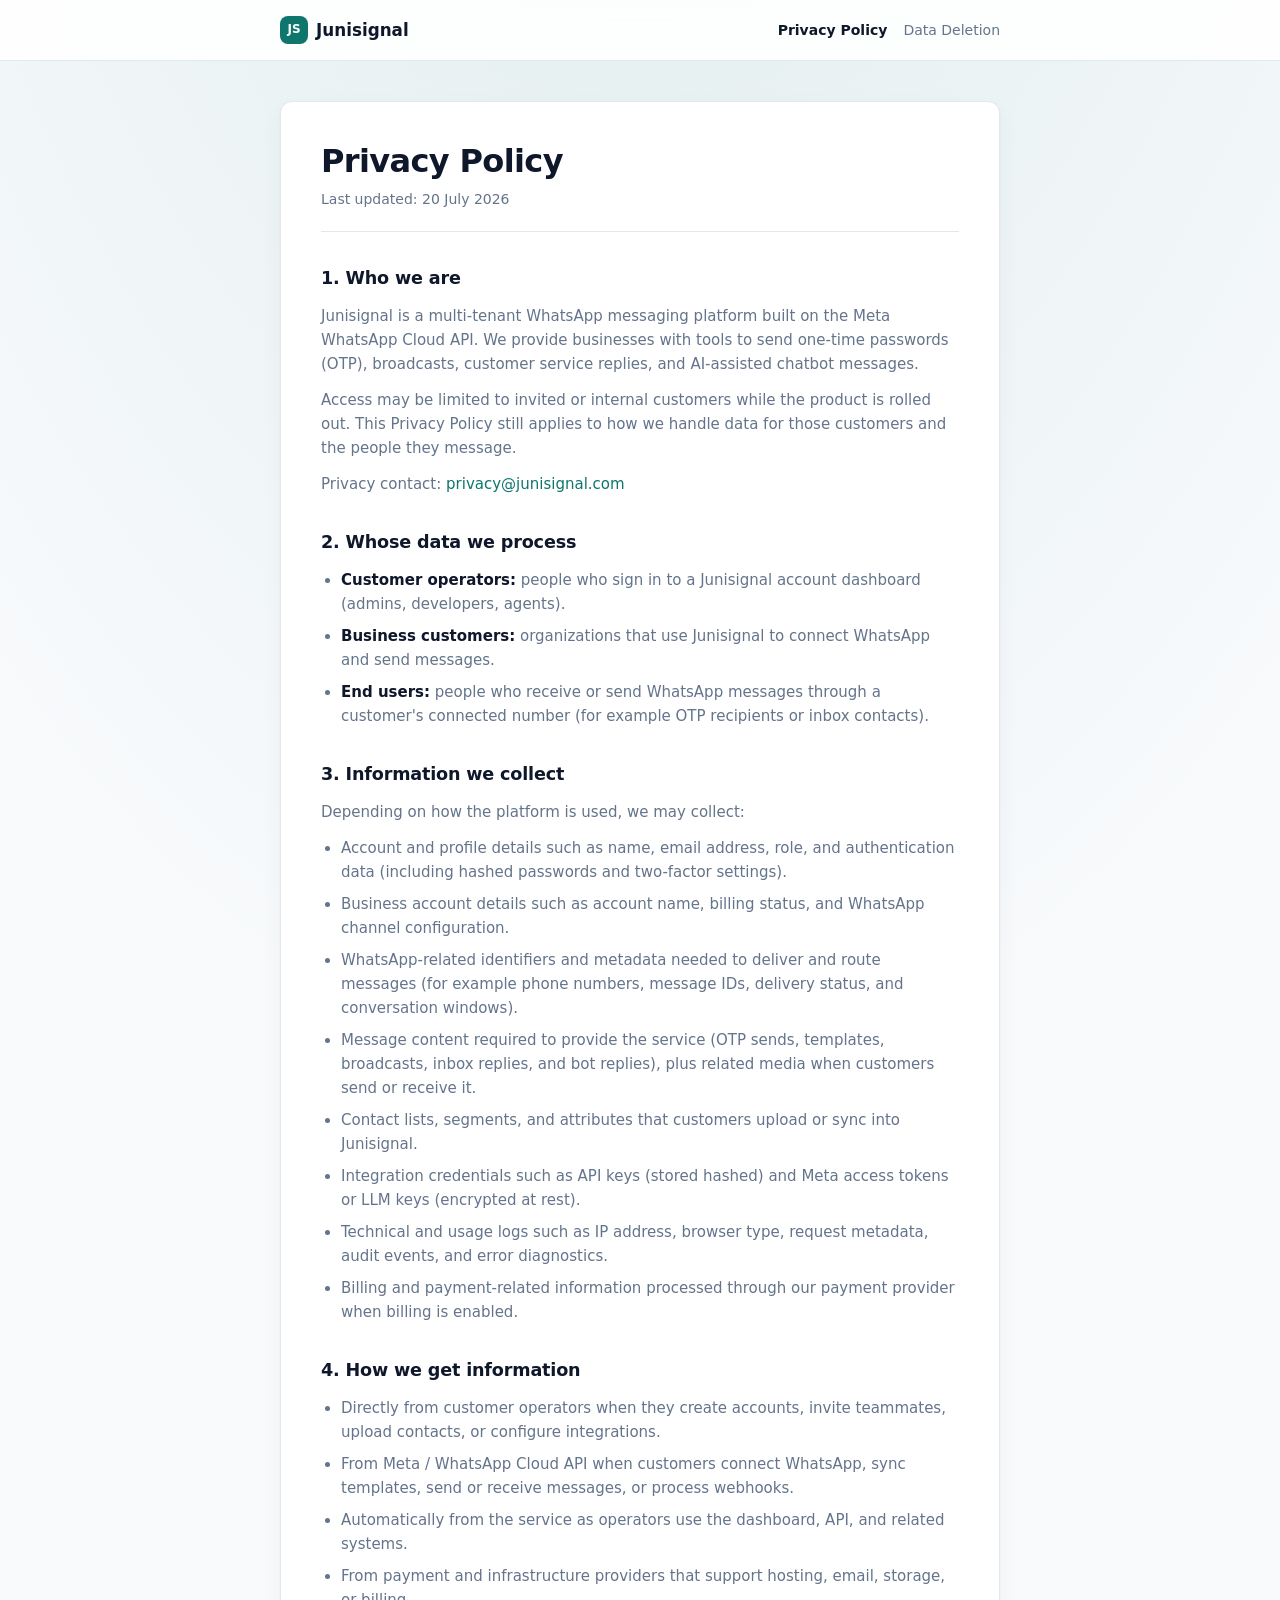
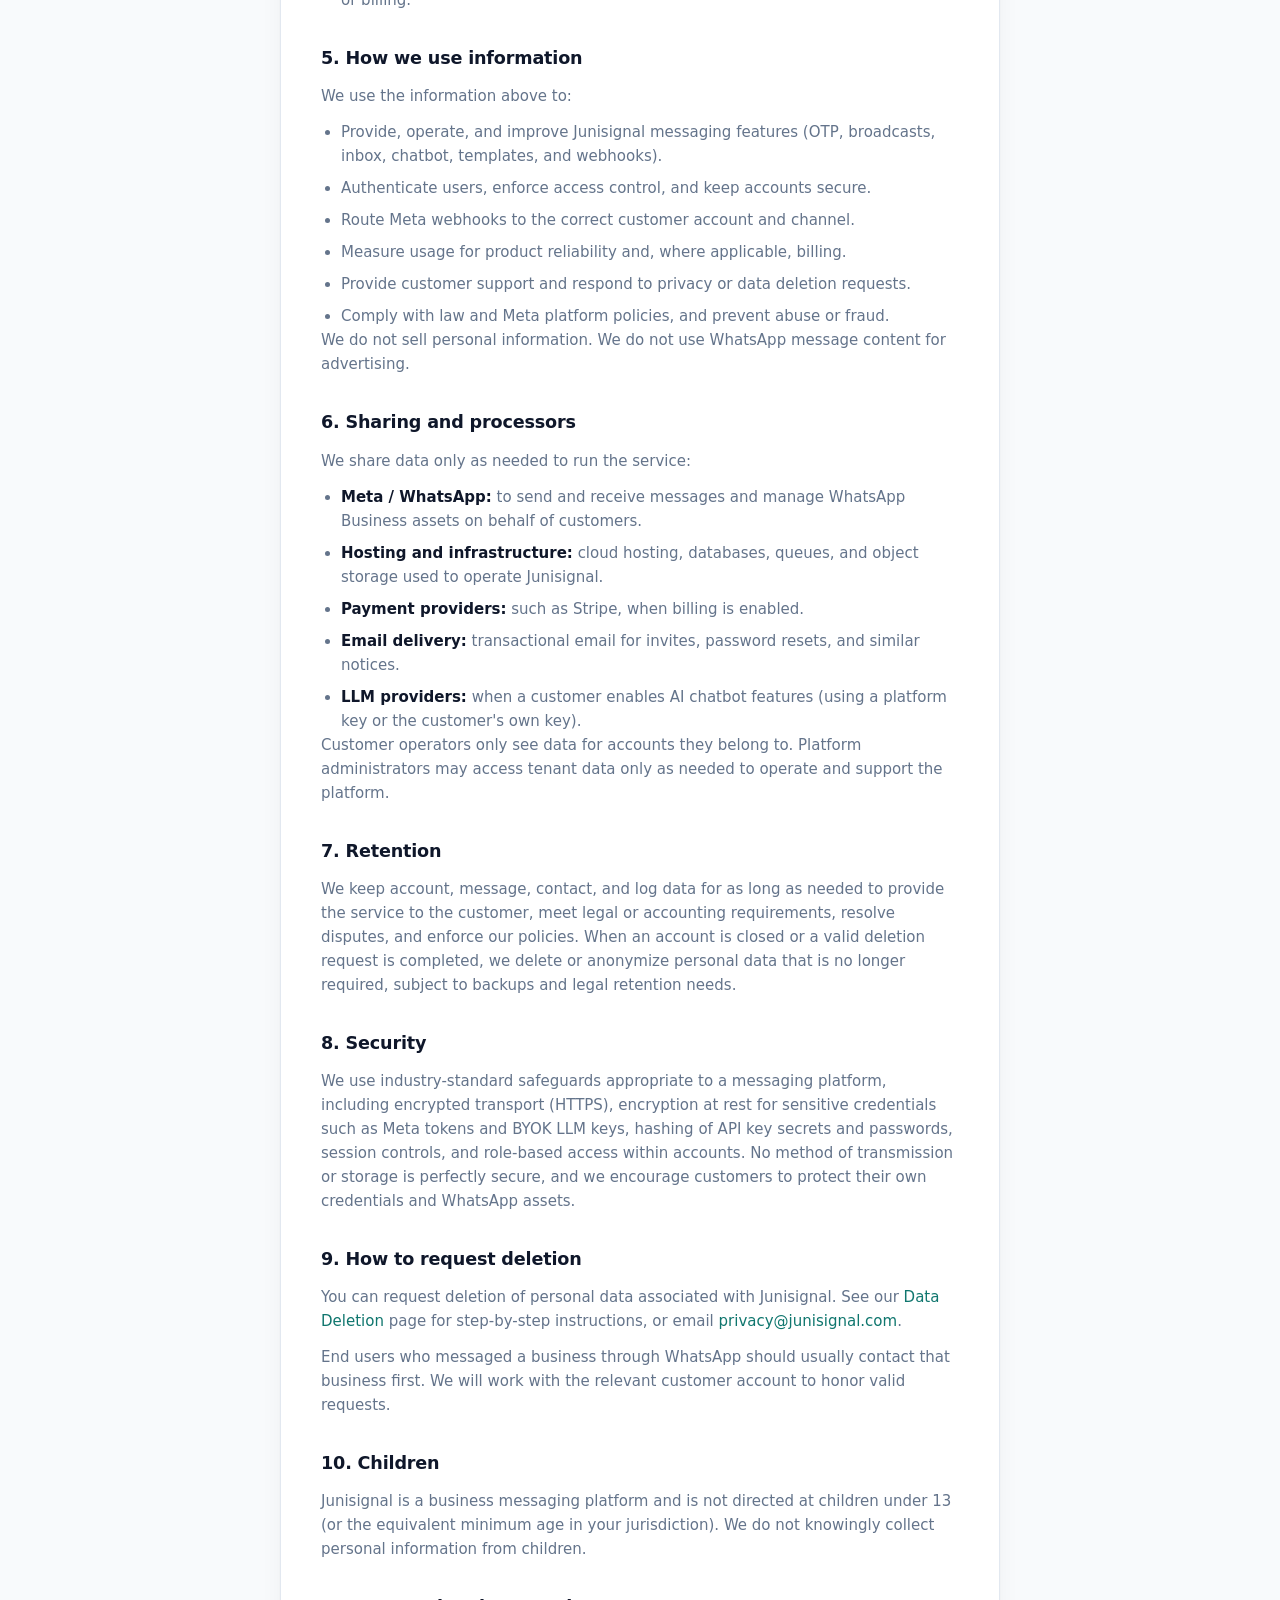
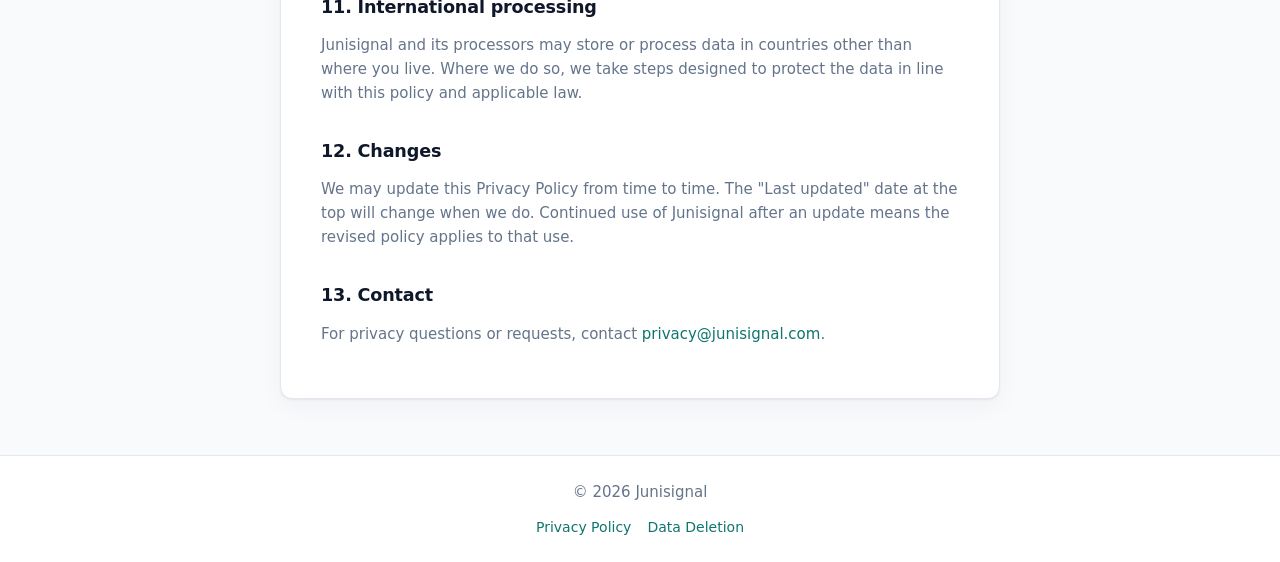
==== privacy/index.html @ ba773593 "Initial commit" ====
<!DOCTYPE html>
<html lang="en">
<head>
  <meta charset="UTF-8">
  <meta name="viewport" content="width=device-width, initial-scale=1.0">
  <title>Privacy Policy | Junisignal</title>
  <meta name="description" content="Junisignal Privacy Policy: how we collect, use, and protect personal data.">
  <link rel="stylesheet" href="../assets/styles.css">
</head>
<body>
  <header class="site-header">
    <div class="wrap header-inner">
      <a class="brand" href="../">
        <span class="brand-mark">JS</span>
        Junisignal
      </a>
      <nav>
        <a href="./" aria-current="page">Privacy Policy</a>
        <a href="../data-deletion/">Data Deletion</a>
      </nav>
    </div>
  </header>

  <main>
    <div class="wrap">
      <article class="card">
        <header>
          <h1>Privacy Policy</h1>
          <p class="meta">Last updated: 20 July 2026</p>
        </header>

        <section>
          <h2>1. Who we are</h2>
          <p>
            Junisignal is a multi-tenant WhatsApp messaging platform built on the Meta WhatsApp Cloud API.
            We provide businesses with tools to send one-time passwords (OTP), broadcasts, customer service replies, and AI-assisted chatbot messages.
          </p>
          <p>
            Access may be limited to invited or internal customers while the product is rolled out.
            This Privacy Policy still applies to how we handle data for those customers and the people they message.
          </p>
          <p>
            Privacy contact:
            <a href="mailto:privacy@junisignal.com">privacy@junisignal.com</a>
          </p>
        </section>

        <section>
          <h2>2. Whose data we process</h2>
          <ul>
            <li><strong>Customer operators:</strong> people who sign in to a Junisignal account dashboard (admins, developers, agents).</li>
            <li><strong>Business customers:</strong> organizations that use Junisignal to connect WhatsApp and send messages.</li>
            <li><strong>End users:</strong> people who receive or send WhatsApp messages through a customer's connected number (for example OTP recipients or inbox contacts).</li>
          </ul>
        </section>

        <section>
          <h2>3. Information we collect</h2>
          <p>Depending on how the platform is used, we may collect:</p>
          <ul>
            <li>Account and profile details such as name, email address, role, and authentication data (including hashed passwords and two-factor settings).</li>
            <li>Business account details such as account name, billing status, and WhatsApp channel configuration.</li>
            <li>WhatsApp-related identifiers and metadata needed to deliver and route messages (for example phone numbers, message IDs, delivery status, and conversation windows).</li>
            <li>Message content required to provide the service (OTP sends, templates, broadcasts, inbox replies, and bot replies), plus related media when customers send or receive it.</li>
            <li>Contact lists, segments, and attributes that customers upload or sync into Junisignal.</li>
            <li>Integration credentials such as API keys (stored hashed) and Meta access tokens or LLM keys (encrypted at rest).</li>
            <li>Technical and usage logs such as IP address, browser type, request metadata, audit events, and error diagnostics.</li>
            <li>Billing and payment-related information processed through our payment provider when billing is enabled.</li>
          </ul>
        </section>

        <section>
          <h2>4. How we get information</h2>
          <ul>
            <li>Directly from customer operators when they create accounts, invite teammates, upload contacts, or configure integrations.</li>
            <li>From Meta / WhatsApp Cloud API when customers connect WhatsApp, sync templates, send or receive messages, or process webhooks.</li>
            <li>Automatically from the service as operators use the dashboard, API, and related systems.</li>
            <li>From payment and infrastructure providers that support hosting, email, storage, or billing.</li>
          </ul>
        </section>

        <section>
          <h2>5. How we use information</h2>
          <p>We use the information above to:</p>
          <ul>
            <li>Provide, operate, and improve Junisignal messaging features (OTP, broadcasts, inbox, chatbot, templates, and webhooks).</li>
            <li>Authenticate users, enforce access control, and keep accounts secure.</li>
            <li>Route Meta webhooks to the correct customer account and channel.</li>
            <li>Measure usage for product reliability and, where applicable, billing.</li>
            <li>Provide customer support and respond to privacy or data deletion requests.</li>
            <li>Comply with law and Meta platform policies, and prevent abuse or fraud.</li>
          </ul>
          <p>
            We do not sell personal information. We do not use WhatsApp message content for advertising.
          </p>
        </section>

        <section>
          <h2>6. Sharing and processors</h2>
          <p>We share data only as needed to run the service:</p>
          <ul>
            <li><strong>Meta / WhatsApp:</strong> to send and receive messages and manage WhatsApp Business assets on behalf of customers.</li>
            <li><strong>Hosting and infrastructure:</strong> cloud hosting, databases, queues, and object storage used to operate Junisignal.</li>
            <li><strong>Payment providers:</strong> such as Stripe, when billing is enabled.</li>
            <li><strong>Email delivery:</strong> transactional email for invites, password resets, and similar notices.</li>
            <li><strong>LLM providers:</strong> when a customer enables AI chatbot features (using a platform key or the customer's own key).</li>
          </ul>
          <p>
            Customer operators only see data for accounts they belong to. Platform administrators may access tenant data only as needed to operate and support the platform.
          </p>
        </section>

        <section>
          <h2>7. Retention</h2>
          <p>
            We keep account, message, contact, and log data for as long as needed to provide the service to the customer, meet legal or accounting requirements, resolve disputes, and enforce our policies.
            When an account is closed or a valid deletion request is completed, we delete or anonymize personal data that is no longer required, subject to backups and legal retention needs.
          </p>
        </section>

        <section>
          <h2>8. Security</h2>
          <p>
            We use industry-standard safeguards appropriate to a messaging platform, including encrypted transport (HTTPS), encryption at rest for sensitive credentials such as Meta tokens and BYOK LLM keys, hashing of API key secrets and passwords, session controls, and role-based access within accounts.
            No method of transmission or storage is perfectly secure, and we encourage customers to protect their own credentials and WhatsApp assets.
          </p>
        </section>

        <section>
          <h2>9. How to request deletion</h2>
          <p>
            You can request deletion of personal data associated with Junisignal.
            See our
            <a href="../data-deletion/">Data Deletion</a>
            page for step-by-step instructions, or email
            <a href="mailto:privacy@junisignal.com">privacy@junisignal.com</a>.
          </p>
          <p>
            End users who messaged a business through WhatsApp should usually contact that business first.
            We will work with the relevant customer account to honor valid requests.
          </p>
        </section>

        <section>
          <h2>10. Children</h2>
          <p>
            Junisignal is a business messaging platform and is not directed at children under 13 (or the equivalent minimum age in your jurisdiction).
            We do not knowingly collect personal information from children.
          </p>
        </section>

        <section>
          <h2>11. International processing</h2>
          <p>
            Junisignal and its processors may store or process data in countries other than where you live.
            Where we do so, we take steps designed to protect the data in line with this policy and applicable law.
          </p>
        </section>

        <section>
          <h2>12. Changes</h2>
          <p>
            We may update this Privacy Policy from time to time.
            The "Last updated" date at the top will change when we do.
            Continued use of Junisignal after an update means the revised policy applies to that use.
          </p>
        </section>

        <section>
          <h2>13. Contact</h2>
          <p>
            For privacy questions or requests, contact
            <a href="mailto:privacy@junisignal.com">privacy@junisignal.com</a>.
          </p>
        </section>
      </article>
    </div>
  </main>

  <footer class="site-footer">
    <div class="wrap">
      <p>&copy; <span id="year"></span> Junisignal</p>
      <div class="footer-nav">
        <a href="./">Privacy Policy</a>
        <a href="../data-deletion/">Data Deletion</a>
      </div>
    </div>
  </footer>
  <script>
    document.getElementById('year').textContent = new Date().getFullYear();
  </script>
</body>
</html>
---- assets/styles.css ----
:root {
  --bg: #f8fafc;
  --surface: #ffffff;
  --text: #0f172a;
  --muted: #64748b;
  --border: #e2e8f0;
  --primary: #0f766e;
  --primary-hover: #0d9488;
  --radius: 12px;
  --shadow: 0 1px 2px rgba(15, 23, 42, 0.06), 0 8px 24px rgba(15, 23, 42, 0.04);
}

@media (prefers-color-scheme: dark) {
  :root {
    --bg: #0b1220;
    --surface: #111827;
    --text: #f1f5f9;
    --muted: #94a3b8;
    --border: #1f2937;
    --primary: #2dd4bf;
    --primary-hover: #5eead4;
    --shadow: 0 1px 2px rgba(0, 0, 0, 0.35), 0 8px 24px rgba(0, 0, 0, 0.25);
  }
}

* {
  box-sizing: border-box;
}

html {
  scroll-behavior: smooth;
}

body {
  margin: 0;
  min-height: 100vh;
  font-family: "Segoe UI", system-ui, -apple-system, BlinkMacSystemFont, sans-serif;
  background:
    radial-gradient(ellipse 80% 50% at 50% -20%, rgba(15, 118, 110, 0.12), transparent),
    var(--bg);
  color: var(--text);
  line-height: 1.6;
}

a {
  color: var(--primary);
  text-decoration: none;
}

a:hover {
  color: var(--primary-hover);
  text-decoration: underline;
}

.site-header,
.site-footer {
  border-color: var(--border);
  background: color-mix(in srgb, var(--surface) 88%, transparent);
  backdrop-filter: blur(8px);
}

.site-header {
  border-bottom: 1px solid var(--border);
  position: sticky;
  top: 0;
  z-index: 10;
}

.site-footer {
  border-top: 1px solid var(--border);
  margin-top: auto;
  padding: 1.5rem 1rem;
  text-align: center;
  color: var(--muted);
  font-size: 0.875rem;
}

.wrap {
  width: min(720px, calc(100% - 2rem));
  margin: 0 auto;
}

.header-inner {
  display: flex;
  align-items: center;
  justify-content: space-between;
  gap: 1rem;
  padding: 1rem 0;
}

.brand {
  display: inline-flex;
  align-items: center;
  gap: 0.5rem;
  color: var(--text);
  font-weight: 650;
  font-size: 1.05rem;
  text-decoration: none;
}

.brand:hover {
  text-decoration: none;
  color: var(--text);
}

.brand-mark {
  display: inline-grid;
  place-items: center;
  width: 1.75rem;
  height: 1.75rem;
  border-radius: 0.5rem;
  background: var(--primary);
  color: #fff;
  font-size: 0.75rem;
  font-weight: 700;
}

nav {
  display: flex;
  flex-wrap: wrap;
  gap: 1rem;
  font-size: 0.875rem;
  color: var(--muted);
}

nav a {
  color: var(--muted);
}

nav a:hover,
nav a[aria-current="page"] {
  color: var(--text);
  text-decoration: none;
}

nav a[aria-current="page"] {
  font-weight: 600;
}

main {
  padding: 2.5rem 0 3.5rem;
}

.card {
  background: var(--surface);
  border: 1px solid var(--border);
  border-radius: var(--radius);
  box-shadow: var(--shadow);
  padding: 1.5rem;
}

@media (min-width: 640px) {
  .card {
    padding: 2.5rem;
  }
}

.card header {
  border-bottom: 1px solid var(--border);
  padding-bottom: 1.25rem;
  margin-bottom: 2rem;
}

h1 {
  margin: 0;
  font-size: clamp(1.75rem, 3vw, 2rem);
  letter-spacing: -0.02em;
  line-height: 1.2;
}

h2 {
  margin: 0 0 0.75rem;
  font-size: 1.1rem;
  letter-spacing: -0.01em;
}

.meta {
  margin: 0.5rem 0 0;
  color: var(--muted);
  font-size: 0.875rem;
}

section + section {
  margin-top: 2rem;
}

p,
li {
  color: var(--muted);
  font-size: 0.9375rem;
}

p {
  margin: 0 0 0.75rem;
}

ul,
ol {
  margin: 0.5rem 0 0;
  padding-left: 1.25rem;
}

li + li {
  margin-top: 0.5rem;
}

strong {
  color: var(--text);
  font-weight: 600;
}

.hero-links {
  display: grid;
  gap: 1rem;
  margin-top: 1.5rem;
}

@media (min-width: 560px) {
  .hero-links {
    grid-template-columns: 1fr 1fr;
  }
}

.hero-link {
  display: block;
  padding: 1.25rem;
  border: 1px solid var(--border);
  border-radius: var(--radius);
  background: color-mix(in srgb, var(--bg) 70%, var(--surface));
  color: var(--text);
  text-decoration: none;
  transition: border-color 0.15s ease, transform 0.15s ease;
}

.hero-link:hover {
  border-color: var(--primary);
  text-decoration: none;
  transform: translateY(-1px);
}

.hero-link h2 {
  margin: 0 0 0.35rem;
  color: var(--text);
}

.hero-link p {
  margin: 0;
  font-size: 0.875rem;
}

.footer-nav {
  display: flex;
  justify-content: center;
  gap: 1rem;
  margin-top: 0.75rem;
}
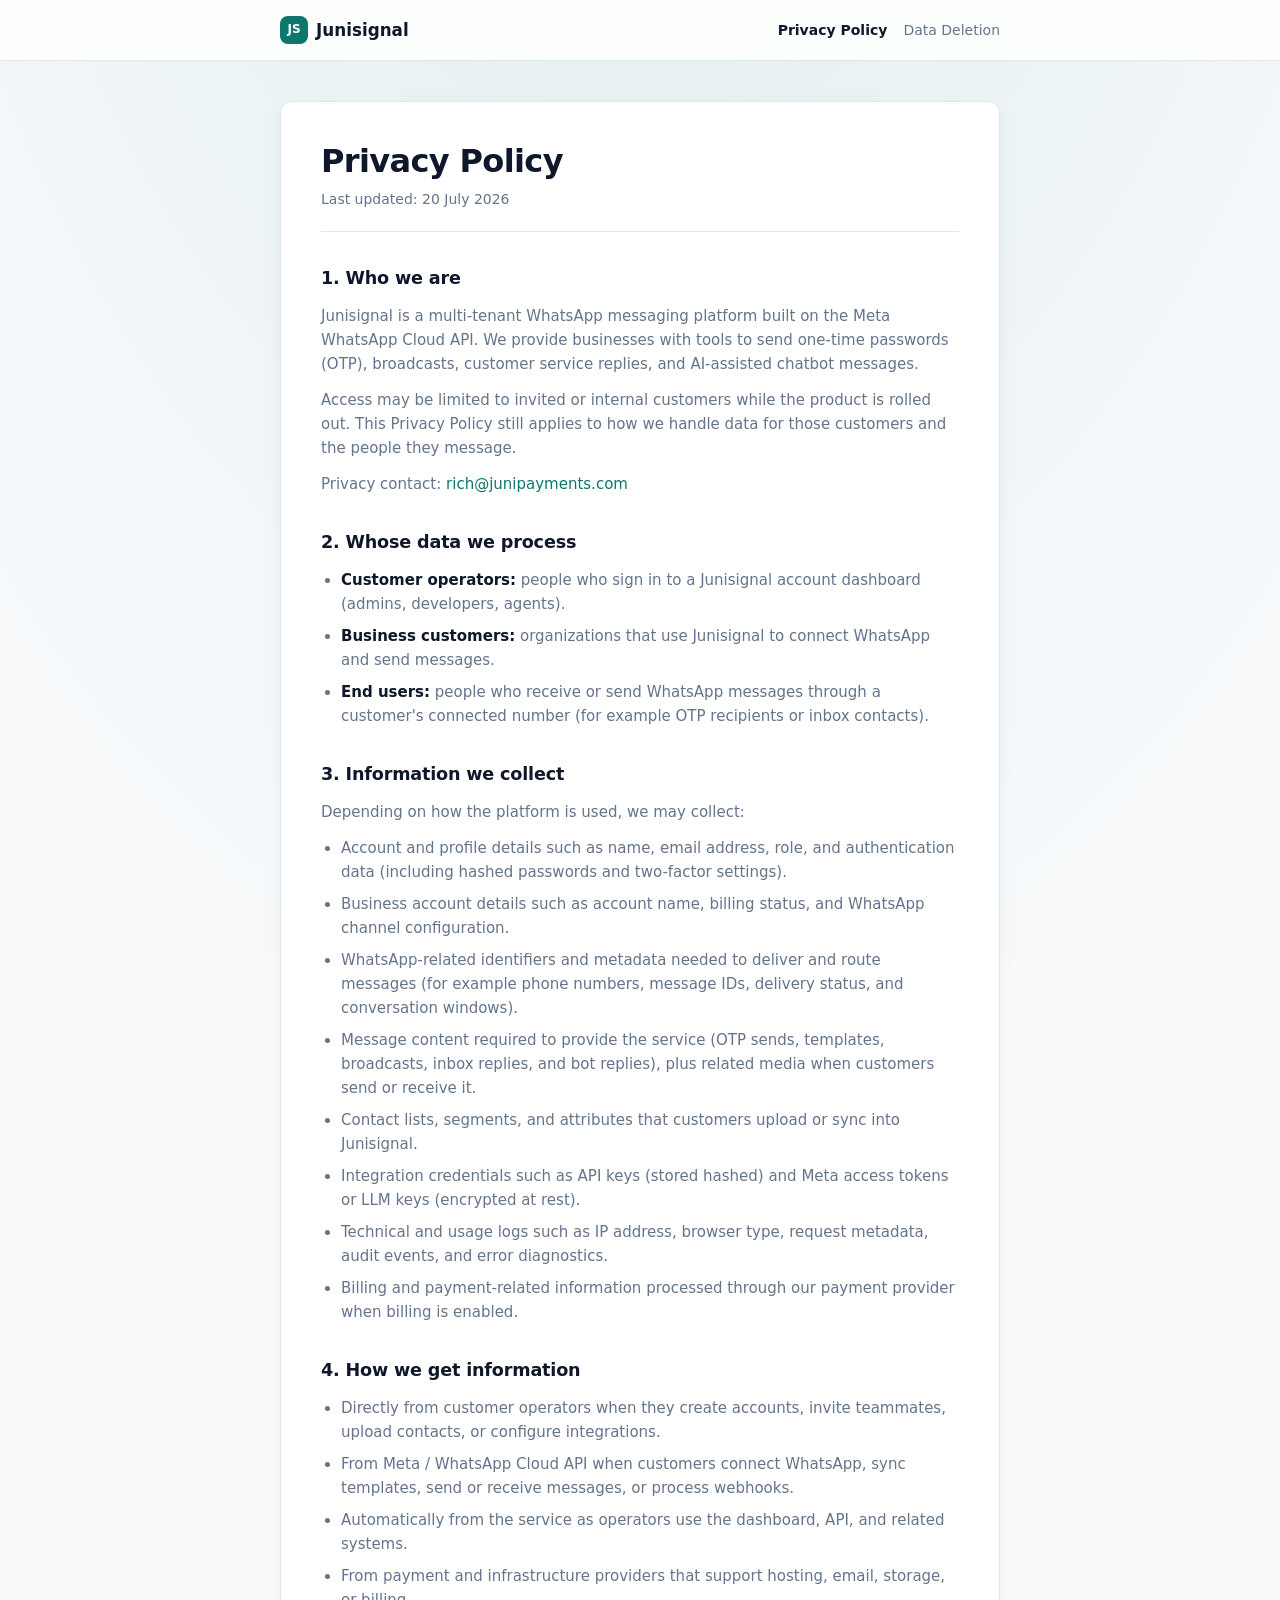
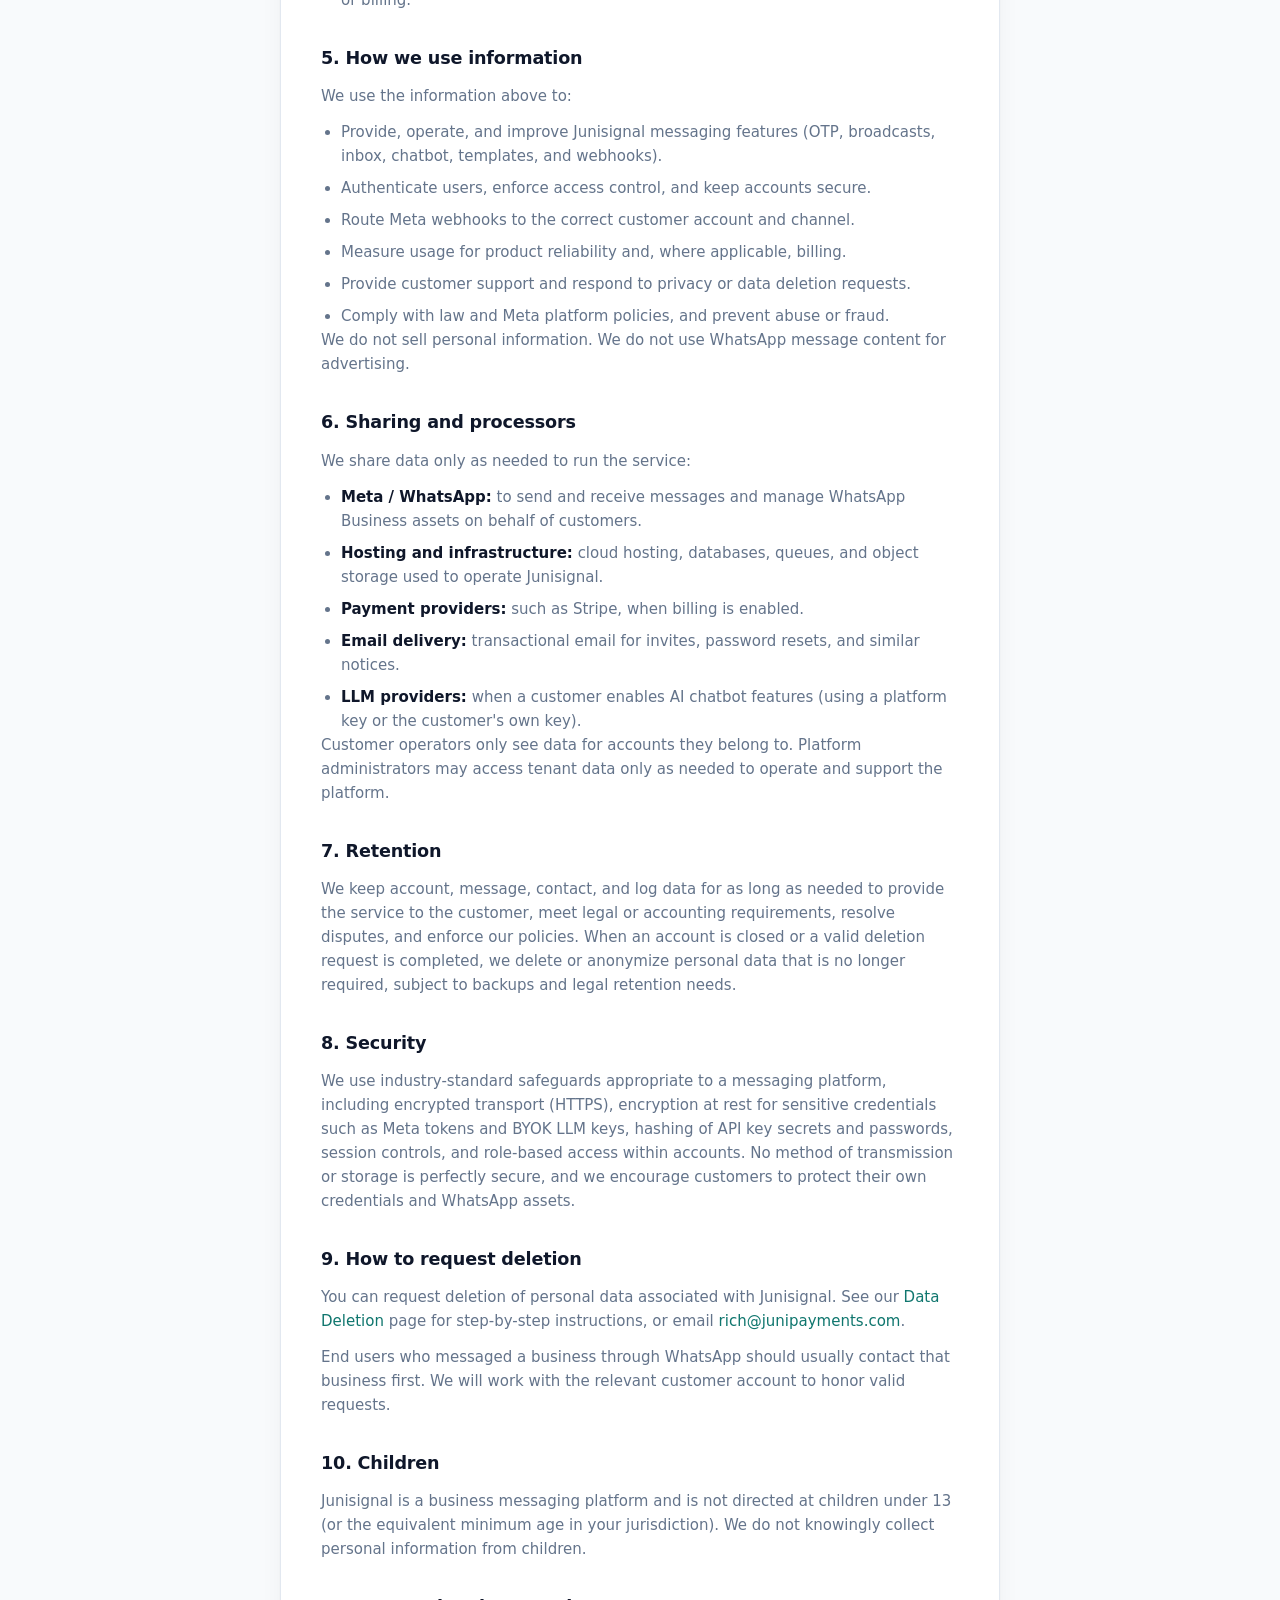
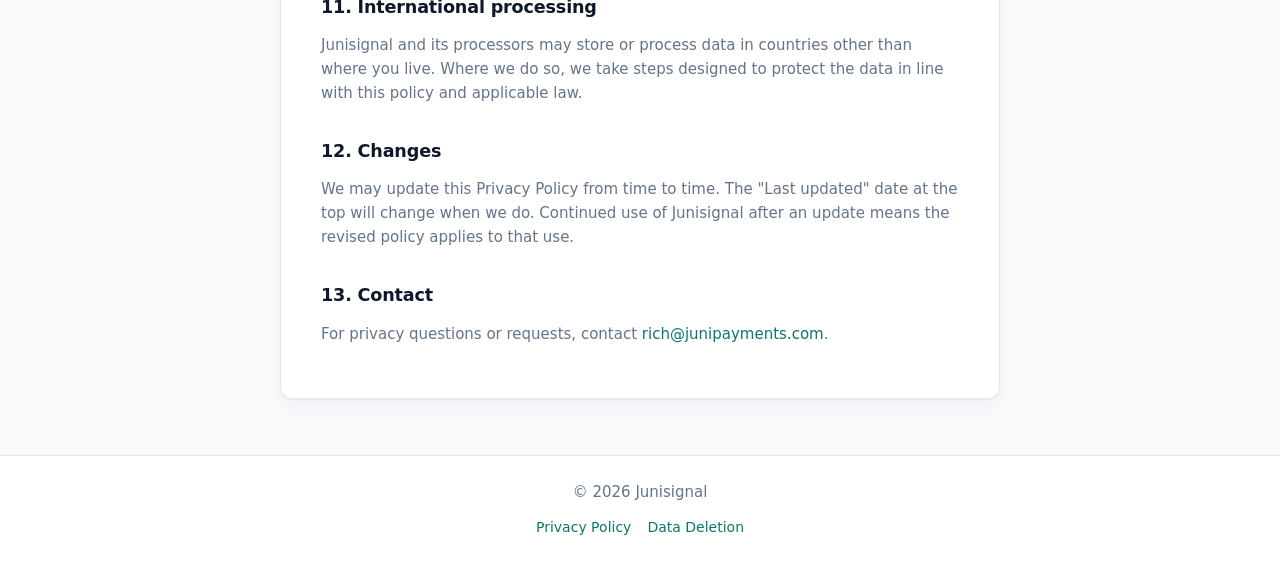
==== commit 4c623e17: "Update privacy contact email address" ====
--- a/privacy/index.html
+++ b/privacy/index.html
@@ -41,7 +41,7 @@
           </p>
           <p>
             Privacy contact:
-            <a href="mailto:privacy@junisignal.com">privacy@junisignal.com</a>
+            <a href="mailto:rich@junipayments.com">rich@junipayments.com</a>
           </p>
         </section>
 
@@ -133,7 +133,7 @@
             See our
             <a href="../data-deletion/">Data Deletion</a>
             page for step-by-step instructions, or email
-            <a href="mailto:privacy@junisignal.com">privacy@junisignal.com</a>.
+            <a href="mailto:rich@junipayments.com">rich@junipayments.com</a>.
           </p>
           <p>
             End users who messaged a business through WhatsApp should usually contact that business first.
@@ -170,7 +170,7 @@
           <h2>13. Contact</h2>
           <p>
             For privacy questions or requests, contact
-            <a href="mailto:privacy@junisignal.com">privacy@junisignal.com</a>.
+            <a href="mailto:rich@junipayments.com">rich@junipayments.com</a>.
           </p>
         </section>
       </article>
